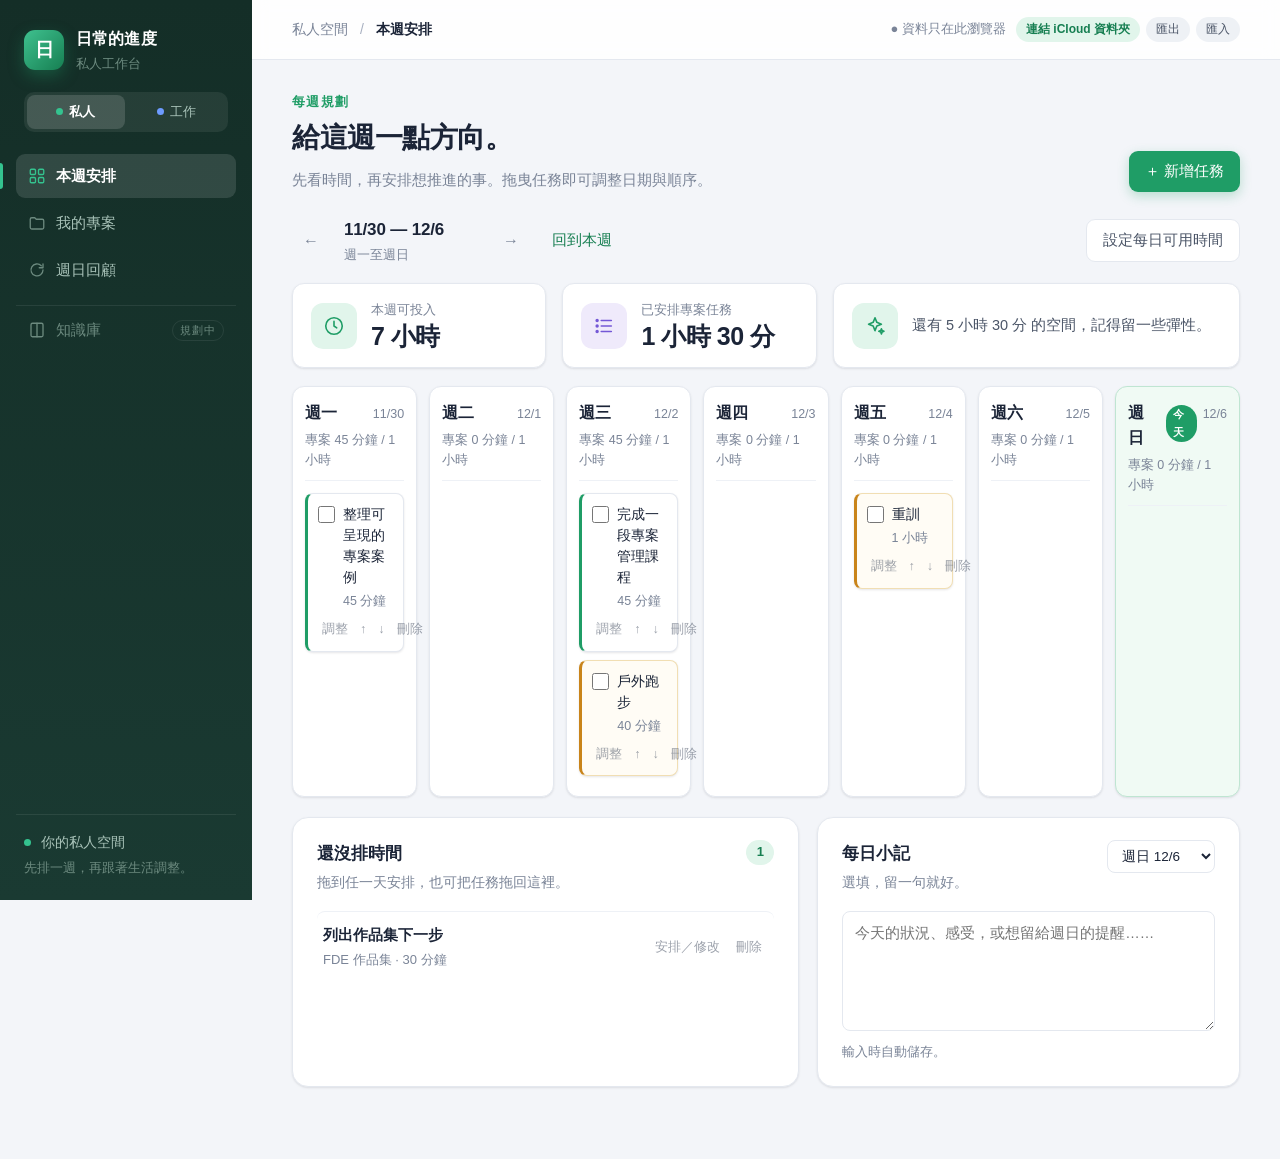
==== personal/index.html @ 9213161b "網址改英文路徑（personal、work），新增標準流程九階段範本、任務相關連結與 Notion 欄位、期限燈號與開會模式更新" ====
<!doctype html>
<html lang="zh-Hant"><head><meta charset="utf-8"><meta name="viewport" content="width=device-width, initial-scale=1"><title>日常的進度｜私人工作台</title><link rel="preconnect" href="https://fonts.googleapis.com"><link rel="preconnect" href="https://fonts.gstatic.com" crossorigin><link rel="stylesheet" href="style.css"></head>
<body><div class="app"><aside class="sidebar"><div class="brand"><span class="brand-mark">日</span><div><strong>日常的進度</strong><small>私人工作台</small></div></div><div class="workspace" role="group" aria-label="切換工作區"><a href="../personal/index.html" class="ws active" aria-current="page"><span class="ws-dot ws-dot-personal"></span>私人</a><a href="../work/index.html" class="ws"><span class="ws-dot ws-dot-work"></span>工作</a></div><nav aria-label="主要導覽"><button data-view="week" class="nav active"><svg viewBox="0 0 24 24"><rect x="3" y="3" width="7" height="7" rx="1.5"/><rect x="14" y="3" width="7" height="7" rx="1.5"/><rect x="3" y="14" width="7" height="7" rx="1.5"/><rect x="14" y="14" width="7" height="7" rx="1.5"/></svg> 本週安排</button><button data-view="projects" class="nav"><svg viewBox="0 0 24 24"><path d="M3 7a2 2 0 0 1 2-2h4l2 2h8a2 2 0 0 1 2 2v9a2 2 0 0 1-2 2H5a2 2 0 0 1-2-2z"/></svg> 我的專案</button><button data-view="review" class="nav"><svg viewBox="0 0 24 24"><path d="M20 12a8 8 0 1 1-2.3-5.7"/><path d="M20 4v5h-5"/></svg> 週日回顧</button><button type="button" class="nav soon" disabled title="規劃中：來源可能是第二大腦，放私人或工作、要不要分開都還沒決定"><svg viewBox="0 0 24 24"><path d="M4 5a2 2 0 0 1 2-2h6v18H6a2 2 0 0 1-2-2z"/><path d="M12 3h6a2 2 0 0 1 2 2v14a2 2 0 0 1-2 2h-6"/></svg> 知識庫<small>規劃中</small></button></nav><div class="sidebar-note"><span class="dot"></span> 你的私人空間<br><small>先排一週，再跟著生活調整。</small></div></aside>
<main><header><span>私人空間 <b>/</b> <span id="breadcrumb">本週安排</span></span><span id="store-status" class="local">● 資料只在此瀏覽器</span></header><div class="content">
<section id="week-view" class="view"><div class="title-row"><div><p class="eyebrow">每週規劃</p><h1>給這週一點方向。</h1><p class="subtitle">先看時間，再安排想推進的事。拖曳任務即可調整日期與順序。</p></div><button class="primary" id="add-task">＋ 新增任務</button></div>
<div class="week-controls"><div class="week-nav"><button class="icon" id="prev-week" aria-label="上一週">←</button><div><strong id="week-label"></strong><small>週一至週日</small></div><button class="icon" id="next-week" aria-label="下一週">→</button><button class="text-button" id="this-week">回到本週</button></div><button class="outline" id="capacity-button">設定每日可用時間</button></div>
<div class="kpis"><div class="kpi"><span class="kpi-icon"><svg viewBox="0 0 24 24"><circle cx="12" cy="12" r="9"/><path d="M12 7v5l3 2"/></svg></span><div><span>本週可投入</span><strong id="available-total"></strong></div></div><div class="kpi"><span class="kpi-icon purple"><svg viewBox="0 0 24 24"><path d="M9 6h11M9 12h11M9 18h11"/><circle cx="4.5" cy="6" r="1"/><circle cx="4.5" cy="12" r="1"/><circle cx="4.5" cy="18" r="1"/></svg></span><div><span>已安排專案任務</span><strong id="planned-total"></strong></div></div><div class="kpi message"><span class="kpi-icon green"><svg viewBox="0 0 24 24"><path d="M12 3l2 5 5 2-5 2-2 5-2-5-5-2 5-2z"/><path d="M19 15l.8 2 2 .8-2 .8-.8 2-.8-2-2-.8 2-.8z"/></svg></span><div id="load-message"></div></div></div>
<div class="week-grid" id="week-grid"></div><div class="lower"><div class="panel"><div class="section-title"><div><h2>還沒排時間</h2><p>拖到任一天安排，也可把任務拖回這裡。</p></div><span id="backlog-count" class="count"></span></div><div id="backlog" data-drop-date=""></div></div><div class="panel note-panel"><div class="section-title"><div><h2>每日小記</h2><p>選填，留一句就好。</p></div><select id="note-day" aria-label="選擇紀錄日期"></select></div><textarea id="daily-note" placeholder="今天的狀況、感受，或想留給週日的提醒……"></textarea><span id="note-status" class="hint">輸入時自動儲存。</span></div></div></section>
<section id="projects-view" class="view" hidden><div class="title-row"><div><p class="eyebrow">專案全貌</p><h1>想做的事，慢慢完成。</h1><p class="subtitle">先定義想抵達的地方，再拆成可執行的任務。</p></div><button class="primary" id="add-project">＋ 新增專案</button></div><div id="projects-list" class="projects"></div></section>
<section id="review-view" class="view" hidden><div class="title-row"><div><p class="eyebrow">給自己的 30 分鐘</p><h1>週日，重新整理。</h1><p class="subtitle">完成的先收下，未完成的留在這裡，由你決定下一步。</p></div></div><div class="review-grid"><div class="panel"><div class="section-title"><div><h2>尚未完成的安排</h2><p>列出選定週及更早的未完成任務，不會自動順延。</p></div></div><div id="review-list"></div></div><div class="panel"><h2>這週的紀錄</h2><p class="subtitle small-text">回顧選定週的每日小記。</p><div id="review-notes"></div></div></div></section>
</div></main></div>
<dialog id="task-dialog"><form id="task-form"><div class="dialog-head"><div><p class="eyebrow">加入計畫</p><h2 id="task-title">新增任務</h2></div><button type="button" class="icon close" aria-label="關閉">✕</button></div><label>任務名稱<input id="task-name" required maxlength="80" placeholder="例如：整理作品集案例"></label><div class="form-grid"><label>所屬專案<select id="task-project"></select></label><label>類型<select id="task-kind"><option value="project">專案</option><option value="life">生活／運動</option></select></label><label>安排日期<input type="date" id="task-date"></label><label>預估時間（分鐘）<input id="task-minutes" type="number" min="0" max="1440" step="1" value="30" required></label><label>開始時間<input id="task-start" type="time"></label><label>結束時間<input id="task-end" type="time"></label></div><p class="hint">開始及結束時間皆可留空；填寫兩者會自動計算時間。生活事項不計入專案可用時間。</p><p id="task-time-error" class="time-error" role="alert"></p><div class="dialog-actions"><button type="button" class="outline close">取消</button><button class="primary" type="submit">儲存任務</button></div></form></dialog>
<dialog id="project-dialog"><form id="project-form"><div class="dialog-head"><div><p class="eyebrow">建立方向</p><h2 id="project-title">新增專案</h2></div><button type="button" class="icon close" aria-label="關閉">✕</button></div><label>專案名稱<input id="project-name" required maxlength="80"></label><label>專案目標<textarea id="project-goal" placeholder="這個專案希望達成什麼？"></textarea></label><label>預計完成日期<input type="date" id="project-due"></label><div class="dialog-actions"><button type="button" class="outline close">取消</button><button class="primary" type="submit">儲存專案</button></div></form></dialog>
<dialog id="capacity-dialog"><form id="capacity-form"><div class="dialog-head"><div><p class="eyebrow">預留空間</p><h2>每天能投入專案多久？</h2></div><button type="button" class="icon close" aria-label="關閉">✕</button></div><p class="hint">先考慮行程、家事、運動與休息，再填可投入專案的時間。</p><div id="capacity-fields"></div><div class="dialog-actions"><button type="button" class="outline close">取消</button><button class="primary">儲存時間</button></div></form></dialog>
<script src="../shared/storage.js"></script><script src="app.js"></script></body></html>
---- personal/style.css ----
/* =========================================================
   私人版樣式：後台儀表板風（2026-11-09 第二版）
   設計方向：與工作版同一套結構（淺灰頁面、純白卡片、深色側欄、KPI 數字卡、圓環進度），
   只有兩處不同：側欄是深綠、主色是綠。生活事項仍用琥珀色區分。
   字級：基準 16px，內文 14.5px，說明 13px。
   ========================================================= */

:root{
  --bg:#f3f5f9;
  --card:#ffffff;
  --line:#e4e8ef;
  --line-soft:#eef1f6;
  --ink:#1b2437;
  --ink-2:#4b5567;
  --ink-3:#7a8497;
  --ink-4:#a7afbf;

  /* 主色：綠 */
  --accent:#1f9d66;
  --accent-deep:#177f52;
  --accent-soft:#e1f5eb;
  --accent-tint:#f0faf4;

  /* 深色側欄：深綠 */
  --side:#142e27;
  --side-2:#1a3a32;
  --side-text:#a9c3b9;
  --side-muted:#6c8a7f;
  --side-line:rgba(255,255,255,.08);
  --side-hi:#34c38f;

  /* 狀態色 */
  --green:#1f9d66;--green-soft:#e1f5eb;
  --amber:#c9841a;--amber-soft:#fff3dc;
  --red:#d6473a;--red-soft:#fde9e6;
  --purple:#7458d6;--purple-soft:#efeafb;
  --gray-soft:#eef1f5;
  --hover:#fafbfd;

  --sans:-apple-system,BlinkMacSystemFont,"PingFang TC","Noto Sans TC","Helvetica Neue",Arial,sans-serif;
  --radius-s:8px;--radius-m:12px;--radius-l:16px;
  --shadow-s:0 1px 2px rgba(16,24,40,.05),0 1px 3px rgba(16,24,40,.06);
  --shadow-m:0 8px 24px rgba(16,24,40,.08),0 2px 6px rgba(16,24,40,.05);
  --shadow-l:0 24px 60px rgba(16,24,40,.22);
  --ease:cubic-bezier(.2,.7,.2,1);

  font-family:var(--sans);
  color:var(--ink);
  background:var(--bg);
  font-size:16px;
  line-height:1.6;
  -webkit-font-smoothing:antialiased;
}
*{box-sizing:border-box}
body{margin:0;background:var(--bg)}
button,input,select,textarea{font:inherit;color:inherit}
button{cursor:pointer}
button:focus-visible,input:focus-visible,select:focus-visible,textarea:focus-visible,a:focus-visible{outline:2px solid var(--accent);outline-offset:2px}
[hidden]{display:none!important}
svg{width:1.15em;height:1.15em;flex:0 0 auto;fill:none;stroke:currentColor;stroke-width:1.75;stroke-linecap:round;stroke-linejoin:round}

/* ---------- 版面骨架 ---------- */
.app{min-height:100vh;display:grid;grid-template-columns:252px 1fr}

.sidebar{
  background:linear-gradient(180deg,var(--side) 0%,var(--side-2) 100%);
  color:var(--side-text);
  padding:26px 16px 20px;
  display:flex;flex-direction:column;
  position:sticky;top:0;height:100vh;
}
.brand{display:flex;align-items:center;gap:12px;margin:0 8px 18px}
.brand-mark{
  display:grid;place-items:center;width:40px;height:40px;
  color:#fff;background:linear-gradient(135deg,#3fc18f,var(--accent-deep));border-radius:11px;
  font-size:19px;font-weight:700;box-shadow:0 6px 16px rgba(31,157,102,.35);
}
.brand strong,.brand small{display:block}
.brand strong{color:#fff;font-size:16px;letter-spacing:.01em}
.brand small{color:var(--side-muted);margin-top:2px;font-size:12.5px}

.workspace{display:grid;grid-template-columns:1fr 1fr;gap:3px;padding:3px;margin:0 8px 22px;background:rgba(255,255,255,.07);border-radius:10px}
.workspace a{
  display:flex;align-items:center;justify-content:center;gap:6px;
  font-size:13px;padding:7px 8px;border-radius:8px;color:var(--side-text);text-decoration:none;
  transition:background .2s var(--ease),color .2s;
}
.workspace a:hover{color:#fff}
.workspace a.active{background:rgba(255,255,255,.14);color:#fff;font-weight:600}
.ws-dot{width:7px;height:7px;border-radius:50%;flex:0 0 7px}
.ws-dot-personal{background:#34c38f}
.ws-dot-work{background:#6d9bff}

.sidebar nav{display:grid;gap:3px}
.nav{
  border:0;background:transparent;text-align:left;
  padding:10px 12px;border-radius:9px;color:var(--side-text);font-size:15px;
  display:flex;align-items:center;gap:10px;position:relative;
  transition:background .2s var(--ease),color .2s var(--ease);
}
.nav svg{width:18px;height:18px;color:var(--side-muted);transition:color .2s}
.nav:hover{background:rgba(255,255,255,.06);color:#fff}
.nav.active{background:rgba(255,255,255,.12);color:#fff;font-weight:600}
.nav.active svg{color:var(--side-hi)}
.nav.active::before{content:"";position:absolute;left:-16px;top:9px;bottom:9px;width:3px;border-radius:0 3px 3px 0;background:var(--side-hi)}
.nav.soon{color:var(--side-muted);cursor:default;opacity:1;margin-top:10px;padding-top:12px;border-top:1px solid var(--side-line);border-radius:0 0 9px 9px}
.nav.soon:hover{background:transparent;color:var(--side-muted)}
.nav.soon small{margin-left:auto;font-size:10.5px;letter-spacing:.08em;border:1px solid var(--side-line);padding:1px 7px;border-radius:999px}

.sidebar-note{margin-top:auto;padding:16px 8px 0;color:var(--side-text);line-height:1.8;font-size:13.5px;border-top:1px solid var(--side-line)}
.sidebar-note small{color:var(--side-muted);font-size:12.5px}
.dot{display:inline-block;width:7px;height:7px;border-radius:50%;background:var(--side-hi);margin-right:6px;vertical-align:1px}

main{min-width:0}
header{
  height:60px;border-bottom:1px solid var(--line);
  display:flex;align-items:center;justify-content:space-between;
  padding:0 40px;color:var(--ink-3);font-size:14px;
  background:rgba(255,255,255,.85);backdrop-filter:blur(8px);
  position:sticky;top:0;z-index:5;
}
header b{margin:0 8px;color:var(--ink-4);font-weight:400}
#breadcrumb{color:var(--ink);font-weight:600}
.local{font-size:13px;color:var(--ink-3)}
/* 右上角資料狀態列：綠＝已連結資料夾、琥珀＝待授權、灰＝只在瀏覽器 */
.local{display:flex;align-items:center;gap:6px;flex-wrap:wrap;justify-content:flex-end}
.local .store-text{margin-right:4px}
.local.store-ready{color:var(--green)}
.local.store-need-permission,.local.store-error{color:var(--amber)}
.local button{border:0;background:var(--gray-soft);color:var(--ink-2);font-size:12px;padding:3px 10px;border-radius:999px;min-height:0;line-height:1.6;transition:background .18s,color .18s}
.local button:hover{background:var(--line)}
.local button.hi{background:var(--accent-soft);color:var(--accent-deep);font-weight:600}
.local button.hi:hover{background:var(--accent);color:#fff}

.content{max-width:1480px;margin:auto;padding:32px 40px 72px}

.view{animation:view-in .36s var(--ease) both}
@keyframes view-in{from{opacity:0;transform:translateY(6px)}to{opacity:1;transform:none}}

/* ---------- 標題區 ---------- */
.title-row{display:flex;justify-content:space-between;align-items:flex-end;gap:24px;margin-bottom:24px}
.eyebrow{color:var(--accent);font-size:12.5px;margin:0 0 8px;font-weight:700;letter-spacing:.1em;text-transform:uppercase}
h1{font-size:clamp(24px,2.2vw,30px);letter-spacing:-.015em;line-height:1.3;margin:0 0 10px;font-weight:700;color:var(--ink)}
h2{font-size:17px;margin:0;font-weight:700;letter-spacing:-.005em}
.subtitle,.section-title p{color:var(--ink-3);margin:0;line-height:1.7;font-size:15px}
.subtitle{max-width:60ch}

/* ---------- 按鈕 ---------- */
.primary,.outline,.text-button,.icon{
  border-radius:9px;min-height:40px;padding:9px 16px;border:0;white-space:nowrap;font-size:14.5px;font-weight:500;
  display:inline-flex;align-items:center;justify-content:center;gap:6px;
  transition:background .18s var(--ease),color .18s,box-shadow .18s,transform .18s var(--ease),border-color .18s;
}
.primary{background:var(--accent);color:#fff;box-shadow:0 4px 12px rgba(31,157,102,.28)}
.primary:hover{background:var(--accent-deep)}
.primary:active{transform:translateY(1px)}
.outline{border:1px solid var(--line);color:var(--ink-2);background:var(--card)}
.outline:hover{border-color:var(--ink-4);color:var(--ink)}
.text-button,.icon{background:transparent;color:var(--accent-deep)}
.text-button:hover,.icon:hover{background:var(--accent-soft)}
.icon{font-size:16px;padding:8px;min-width:38px;color:var(--ink-3)}

/* ---------- 週導覽與 KPI ---------- */
.week-controls{display:flex;align-items:center;justify-content:space-between;gap:16px;margin-bottom:18px}
.week-nav{display:flex;align-items:center;gap:6px}
.week-nav>div{padding:0 8px;min-width:150px}
.week-nav strong,.week-nav small{display:block}
.week-nav strong{font-size:17px;font-weight:700;letter-spacing:-.01em;font-variant-numeric:tabular-nums}
.week-nav small{color:var(--ink-3);margin-top:2px;font-size:12.5px}

.kpis{display:grid;grid-template-columns:1fr 1fr 1.6fr;gap:16px;margin-bottom:18px}
.kpi{
  display:flex;align-items:center;gap:14px;padding:16px 18px;min-width:0;
  background:var(--card);border:1px solid var(--line);border-radius:var(--radius-m);box-shadow:var(--shadow-s);
}
.kpi>div{min-width:0}
.kpi-icon{width:46px;height:46px;border-radius:12px;display:grid;place-items:center;flex:0 0 46px;background:var(--accent-soft);color:var(--accent)}
.kpi-icon svg{width:22px;height:22px}
.kpi-icon.green{background:var(--green-soft);color:var(--green)}
.kpi-icon.amber{background:var(--amber-soft);color:var(--amber)}
.kpi-icon.purple{background:var(--purple-soft);color:var(--purple)}
.kpi>div>span{display:block;font-size:13px;color:var(--ink-3)}
.kpi strong{display:block;font-size:25px;font-weight:700;letter-spacing:-.02em;line-height:1.2;font-variant-numeric:tabular-nums;color:var(--ink);white-space:nowrap}
.kpi.message #load-message{font-size:14.5px;color:var(--ink-2);line-height:1.6}
.kpi.message #load-message.over{color:var(--red);font-weight:600}
.kpi.message:has(.over) .kpi-icon{background:var(--red-soft);color:var(--red)}

/* ---------- 七日週曆 ---------- */
.week-grid{display:grid;grid-template-columns:repeat(7,minmax(0,1fr));gap:12px;align-items:stretch}
.day{
  background:var(--card);min-width:0;min-height:280px;
  border:1px solid var(--line);border-radius:var(--radius-m);
  padding:14px 12px 12px;box-shadow:var(--shadow-s);
  transition:border-color .2s,box-shadow .2s,background .2s;
}
.day-head{display:flex;justify-content:space-between;gap:6px;align-items:baseline;margin-bottom:4px}
.day-head strong{font-size:15.5px;font-weight:700}
.day-head span{color:var(--ink-3);font-size:12.5px;font-variant-numeric:tabular-nums}
.day-cap{font-size:12.5px;color:var(--ink-3);margin-bottom:12px;padding-bottom:10px;border-bottom:1px solid var(--line-soft);font-variant-numeric:tabular-nums}
.day-cap.over{color:var(--red);font-weight:600}
.day.today{background:var(--accent-tint);border-color:#bfe5d2}
.day.today .day-head::after{content:"今天";order:-1;margin-right:auto;font-size:11px;color:#fff;background:var(--accent);padding:1px 7px;border-radius:999px;font-weight:600}
.day.today .day-head strong{order:-2;margin-right:8px}

/* 任務卡：左側色條分專案（綠）／生活（琥珀），hover 微浮、拖曳時略傾斜 */
.task{
  background:#fff;border:1px solid var(--line);border-left:3px solid var(--accent);
  border-radius:var(--radius-s);padding:10px 10px 8px;margin-bottom:8px;
  font-size:14px;line-height:1.5;overflow-wrap:anywhere;cursor:grab;
  box-shadow:var(--shadow-s);
  transition:transform .22s var(--ease),box-shadow .22s var(--ease),opacity .2s;
}
.task:hover{transform:translateY(-2px);box-shadow:var(--shadow-m)}
.task:active{cursor:grabbing}
.task.life{background:#fffcf5;border-color:#f1deb3;border-left-color:var(--amber)}
.task.done{opacity:.55}
.task.done label span{text-decoration:line-through;text-decoration-color:var(--ink-4)}
.task label{display:flex;gap:8px;align-items:flex-start;min-width:0;cursor:pointer}
.task label span{min-width:0;overflow-wrap:anywhere;font-weight:500}
input[type="checkbox"]{width:17px;height:17px;padding:0;flex:0 0 17px;accent-color:var(--accent);margin:0}
.task input[type="checkbox"]{margin-top:2px}
.task small{display:block;font-size:12.5px;color:var(--ink-3);margin:4px 0 0 25px;overflow-wrap:anywhere;font-variant-numeric:tabular-nums}
.task-actions{display:flex;flex-wrap:nowrap;gap:0;margin:6px 0 0 -2px;opacity:.55;transition:opacity .2s}
.task:hover .task-actions,.task:focus-within .task-actions{opacity:1}
.task-actions button,.row-actions button{border:0;background:transparent;min-height:26px;padding:2px 6px;color:var(--ink-2);font-size:12.5px;border-radius:6px;white-space:nowrap}
.task-actions button:hover,.row-actions button:hover{background:var(--accent-soft);color:var(--accent-deep)}
.dragging{opacity:.4;transform:rotate(1.5deg) scale(.98)}
.drop-target{border-style:dashed;border-color:var(--accent);background:var(--accent-tint);box-shadow:inset 0 0 0 1px var(--accent)}
.time-conflict,.time-error{color:var(--red);font-size:12.5px;line-height:1.5}
.time-conflict{margin-bottom:8px}

/* ---------- 面板、清單 ---------- */
.lower,.review-grid{display:grid;grid-template-columns:1.2fr 1fr;gap:18px;margin-top:20px}
.panel{background:var(--card);border:1px solid var(--line);border-radius:var(--radius-l);padding:22px 24px;box-shadow:var(--shadow-s)}
.section-title{display:flex;justify-content:space-between;gap:12px;align-items:flex-start;margin-bottom:16px}
.section-title p,.small-text{font-size:13.5px;margin-top:4px}
.count{background:var(--accent-soft);color:var(--accent-deep);padding:2px 10px;border-radius:999px;font-size:13px;font-weight:700;min-width:28px;text-align:center}
.list-row{display:flex;align-items:center;justify-content:space-between;gap:12px;border-top:1px solid var(--line-soft);padding:12px 6px;font-size:14.5px;border-radius:8px;transition:background .18s}
.list-row:hover{background:var(--hover)}
.list-row>div:first-child{min-width:0;overflow-wrap:anywhere}
.list-row strong{font-weight:600}
.list-row small{display:block;color:var(--ink-3);margin-top:3px;font-size:13px}
.row-actions{display:flex;gap:4px;align-items:center;flex-shrink:0;opacity:.55;transition:opacity .2s}
.list-row:hover .row-actions,.list-row:focus-within .row-actions{opacity:1}
.draggable-row{cursor:grab}
#backlog{min-height:64px;border-radius:var(--radius-s);transition:background .2s,box-shadow .2s}

.empty{
  color:var(--ink-3);font-size:14px;line-height:1.7;
  display:flex;flex-direction:column;align-items:center;justify-content:center;text-align:center;
  gap:4px;padding:26px 16px;border:1px dashed var(--line);border-radius:var(--radius-m);margin:0;background:var(--hover);
}
.empty svg{width:30px;height:30px;color:var(--ink-4);margin-bottom:6px}
.empty strong{color:var(--ink-2);font-weight:600;font-size:15px}
.panel.empty{padding:56px 24px;grid-column:1/-1}

textarea,input,select{
  border:1px solid var(--line);border-radius:var(--radius-s);background:#fff;color:var(--ink);
  padding:9px 12px;width:100%;font-size:14.5px;transition:border-color .18s,box-shadow .18s;
}
textarea:focus,input:focus,select:focus{border-color:var(--accent);box-shadow:0 0 0 3px var(--accent-soft);outline:none}
textarea{resize:vertical;min-height:120px;line-height:1.7}
input[readonly]{background:var(--gray-soft);color:var(--ink-2)}
.note-panel select{width:auto;max-width:160px;font-size:13.5px;padding:7px 10px}
.hint{color:var(--ink-3);font-size:13px;line-height:1.7}

/* ---------- 專案卡 ---------- */
.projects{display:grid;grid-template-columns:repeat(2,minmax(0,1fr));gap:18px}
.project{
  background:var(--card);border:1px solid var(--line);border-radius:var(--radius-l);padding:22px 24px;min-width:0;
  box-shadow:var(--shadow-s);transition:transform .22s var(--ease),box-shadow .22s var(--ease),border-color .2s;
}
.project:hover{box-shadow:var(--shadow-m);transform:translateY(-2px)}
.project[draggable=true]{cursor:grab}
.project .section-title{align-items:center;margin-bottom:8px}
.project h2{font-size:18px;overflow-wrap:anywhere;display:flex;align-items:center;gap:8px;line-height:1.4}
.grip{color:var(--ink-4);font-size:16px}
.project-actions{display:flex;flex-shrink:0;opacity:.6;transition:opacity .2s}
.project:hover .project-actions{opacity:1}
.project-actions .text-button{padding:6px 8px;min-height:32px;font-size:13.5px}
.project .goal{color:var(--ink-2);min-height:46px;line-height:1.7;margin:0;font-size:14.5px}

/* 進度：右側圓環＋下方細條；接近完成琥珀、完成綠 */
.progress-meta{display:flex;justify-content:space-between;align-items:center;margin:18px 0 10px;font-size:13.5px;color:var(--ink-2)}
.progress-meta small{color:var(--ink-3);font-variant-numeric:tabular-nums}
.donut{position:relative;flex:0 0 auto}
.donut svg{width:100%;height:100%;transform:rotate(-90deg)}
.donut circle{fill:none;stroke-width:7}
.donut .track{stroke:var(--gray-soft)}
.donut .bar{stroke:var(--accent);stroke-linecap:round;transition:stroke-dashoffset .8s var(--ease)}
.donut.near .bar{stroke:var(--amber)}
.donut.complete .bar{stroke:var(--green)}
.donut strong{position:absolute;inset:0;display:grid;place-items:center;font-size:13.5px;font-weight:700;letter-spacing:-.02em;font-variant-numeric:tabular-nums}
.progress{height:6px;background:var(--gray-soft);border-radius:999px;overflow:hidden}
.progress span{display:block;height:100%;border-radius:999px;background:var(--accent);transition:width .8s var(--ease),background .4s;animation:progress-in .9s var(--ease) both}
@keyframes progress-in{from{transform:scaleX(0);transform-origin:left}to{transform:none;transform-origin:left}}
.progress.near span{background:var(--amber)}
.progress.complete span{background:var(--green)}
.project-foot{display:flex;justify-content:space-between;align-items:center;margin-top:14px;color:var(--ink-3);font-size:13px}
.project-tasks{margin-top:14px;border-top:1px solid var(--line-soft);padding-top:6px}
.project-tasks .list-row{padding:9px 6px;border-top:0}
.project-tasks .list-row label{display:flex;align-items:center;gap:10px;cursor:pointer}

/* ---------- 對話框 ---------- */
dialog{border:0;border-radius:18px;padding:0;width:min(560px,calc(100% - 32px));background:var(--card);color:var(--ink);box-shadow:var(--shadow-l)}
dialog[open]{animation:dialog-in .3s var(--ease)}
@keyframes dialog-in{from{opacity:0;transform:translateY(12px) scale(.98)}to{opacity:1;transform:none}}
dialog::backdrop{background:rgba(16,24,40,.45);backdrop-filter:blur(3px)}
form{padding:28px}
.dialog-head{display:flex;justify-content:space-between;align-items:flex-start;margin-bottom:18px}
.dialog-head h2{font-size:21px}
form label{display:block;font-size:13.5px;color:var(--ink-2);margin-top:14px;font-weight:500}
form label input,form label select,form label textarea{display:block;margin-top:6px;font-weight:400}
.form-grid{display:grid;grid-template-columns:1fr 1fr;gap:0 14px}
.dialog-actions{display:flex;justify-content:flex-end;gap:10px;margin-top:24px}
.capacity-row{display:flex;align-items:center;justify-content:space-between;gap:10px;margin:8px 0;font-size:14.5px}
.capacity-row input{width:110px;display:inline-block}
.note-entry{padding:12px 0;border-bottom:1px solid var(--line-soft);font-size:14.5px;line-height:1.7}
.note-entry small{display:block;color:var(--ink-3);margin-bottom:2px;font-variant-numeric:tabular-nums}

/* ---------- 動態與響應式 ---------- */
@media(prefers-reduced-motion:reduce){*{animation:none!important;transition:none!important}}
@media(max-width:1200px){.week-grid{grid-template-columns:repeat(4,minmax(0,1fr))}}
@media(max-width:1000px){
  .app{grid-template-columns:210px 1fr}
  .content{padding:24px 22px}header{padding:0 22px}
  .kpis{grid-template-columns:1fr 1fr}
  .kpi.message{grid-column:1/-1}
}
@media(max-width:650px){
  .app{display:block}
  .sidebar{position:static;height:auto;padding:14px 16px}
  .brand{margin:0 0 12px}
  .sidebar nav{display:flex}.nav{flex:1;justify-content:center;padding:9px 4px;font-size:13.5px}
  .nav svg,.sidebar-note,.nav.soon{display:none}
  .nav.active::before{display:none}
  header{height:48px;padding:0 16px}
  .content{padding:20px 16px}
  .title-row{align-items:flex-start;flex-direction:column;margin-bottom:20px}
  .week-controls{align-items:flex-start;flex-direction:column}
  .week-grid{grid-template-columns:repeat(2,minmax(0,1fr))}.day{min-height:180px}
  .lower,.review-grid,.projects{grid-template-columns:1fr}
  .kpis{grid-template-columns:1fr}
  .form-grid{grid-template-columns:1fr}
  .project-actions .text-button{min-width:34px}
}
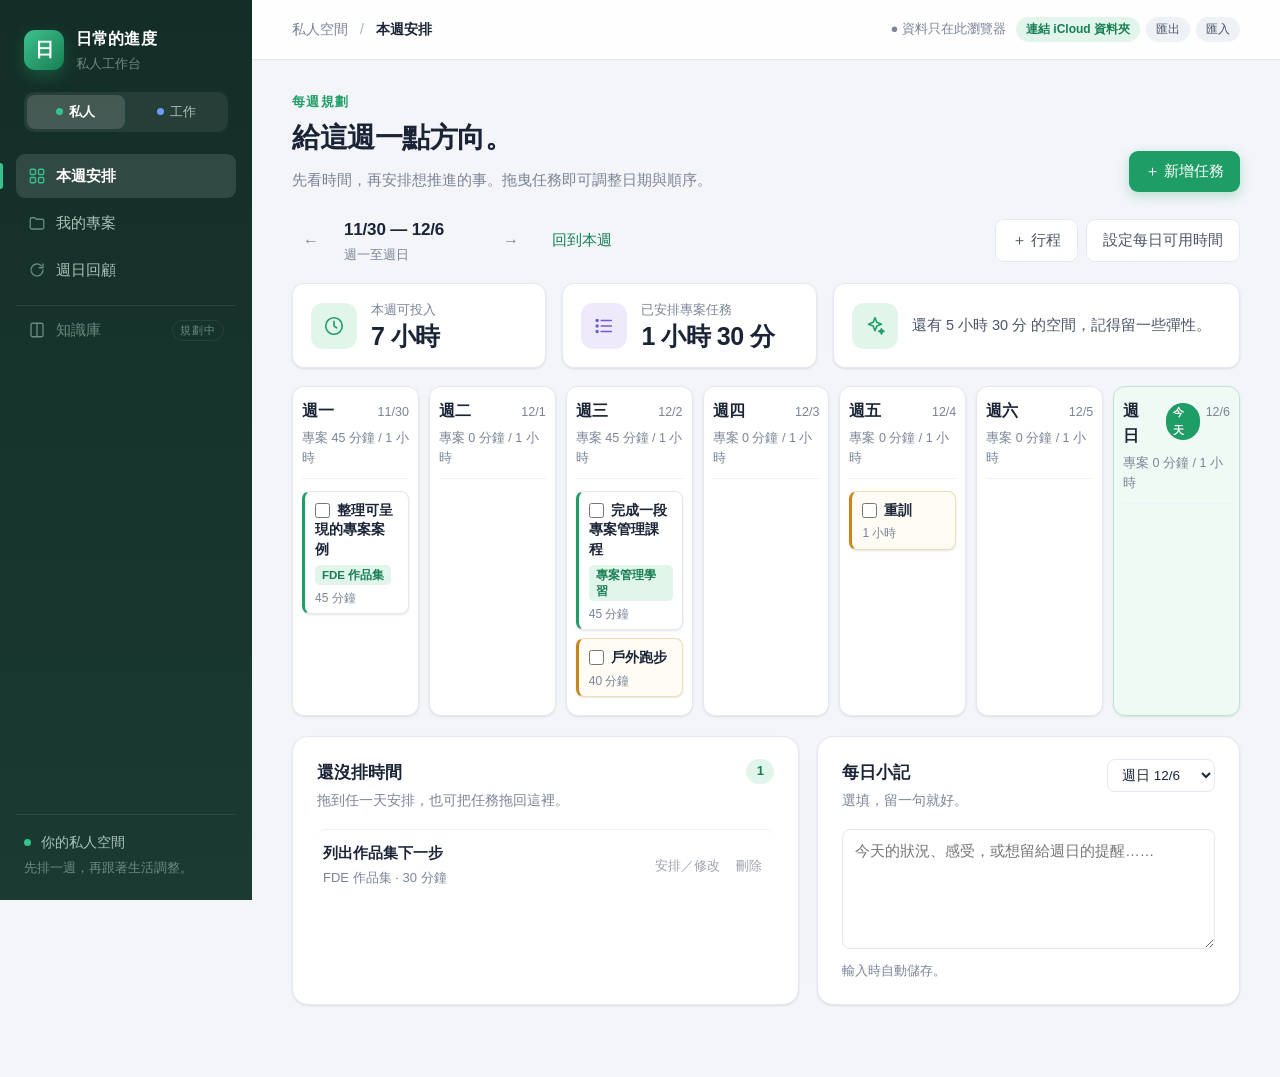
==== commit b7da9043: "私人版加入日常行程；工作版今天到期卡片、專案標題返回鈕、Notion 同步欄不換行" ====
--- a/personal/index.html
+++ b/personal/index.html
@@ -3,7 +3,7 @@
 <body><div class="app"><aside class="sidebar"><div class="brand"><span class="brand-mark">日</span><div><strong>日常的進度</strong><small>私人工作台</small></div></div><div class="workspace" role="group" aria-label="切換工作區"><a href="../personal/index.html" class="ws active" aria-current="page"><span class="ws-dot ws-dot-personal"></span>私人</a><a href="../work/index.html" class="ws"><span class="ws-dot ws-dot-work"></span>工作</a></div><nav aria-label="主要導覽"><button data-view="week" class="nav active"><svg viewBox="0 0 24 24"><rect x="3" y="3" width="7" height="7" rx="1.5"/><rect x="14" y="3" width="7" height="7" rx="1.5"/><rect x="3" y="14" width="7" height="7" rx="1.5"/><rect x="14" y="14" width="7" height="7" rx="1.5"/></svg> 本週安排</button><button data-view="projects" class="nav"><svg viewBox="0 0 24 24"><path d="M3 7a2 2 0 0 1 2-2h4l2 2h8a2 2 0 0 1 2 2v9a2 2 0 0 1-2 2H5a2 2 0 0 1-2-2z"/></svg> 我的專案</button><button data-view="review" class="nav"><svg viewBox="0 0 24 24"><path d="M20 12a8 8 0 1 1-2.3-5.7"/><path d="M20 4v5h-5"/></svg> 週日回顧</button><button type="button" class="nav soon" disabled title="規劃中：來源可能是第二大腦，放私人或工作、要不要分開都還沒決定"><svg viewBox="0 0 24 24"><path d="M4 5a2 2 0 0 1 2-2h6v18H6a2 2 0 0 1-2-2z"/><path d="M12 3h6a2 2 0 0 1 2 2v14a2 2 0 0 1-2 2h-6"/></svg> 知識庫<small>規劃中</small></button></nav><div class="sidebar-note"><span class="dot"></span> 你的私人空間<br><small>先排一週，再跟著生活調整。</small></div></aside>
 <main><header><span>私人空間 <b>/</b> <span id="breadcrumb">本週安排</span></span><span id="store-status" class="local">● 資料只在此瀏覽器</span></header><div class="content">
 <section id="week-view" class="view"><div class="title-row"><div><p class="eyebrow">每週規劃</p><h1>給這週一點方向。</h1><p class="subtitle">先看時間，再安排想推進的事。拖曳任務即可調整日期與順序。</p></div><button class="primary" id="add-task">＋ 新增任務</button></div>
-<div class="week-controls"><div class="week-nav"><button class="icon" id="prev-week" aria-label="上一週">←</button><div><strong id="week-label"></strong><small>週一至週日</small></div><button class="icon" id="next-week" aria-label="下一週">→</button><button class="text-button" id="this-week">回到本週</button></div><button class="outline" id="capacity-button">設定每日可用時間</button></div>
+<div class="week-controls"><div class="week-nav"><button class="icon" id="prev-week" aria-label="上一週">←</button><div><strong id="week-label"></strong><small>週一至週日</small></div><button class="icon" id="next-week" aria-label="下一週">→</button><button class="text-button" id="this-week">回到本週</button></div><div class="week-actions"><button class="outline" id="add-event">＋ 行程</button><button class="outline" id="capacity-button">設定每日可用時間</button></div></div>
 <div class="kpis"><div class="kpi"><span class="kpi-icon"><svg viewBox="0 0 24 24"><circle cx="12" cy="12" r="9"/><path d="M12 7v5l3 2"/></svg></span><div><span>本週可投入</span><strong id="available-total"></strong></div></div><div class="kpi"><span class="kpi-icon purple"><svg viewBox="0 0 24 24"><path d="M9 6h11M9 12h11M9 18h11"/><circle cx="4.5" cy="6" r="1"/><circle cx="4.5" cy="12" r="1"/><circle cx="4.5" cy="18" r="1"/></svg></span><div><span>已安排專案任務</span><strong id="planned-total"></strong></div></div><div class="kpi message"><span class="kpi-icon green"><svg viewBox="0 0 24 24"><path d="M12 3l2 5 5 2-5 2-2 5-2-5-5-2 5-2z"/><path d="M19 15l.8 2 2 .8-2 .8-.8 2-.8-2-2-.8 2-.8z"/></svg></span><div id="load-message"></div></div></div>
 <div class="week-grid" id="week-grid"></div><div class="lower"><div class="panel"><div class="section-title"><div><h2>還沒排時間</h2><p>拖到任一天安排，也可把任務拖回這裡。</p></div><span id="backlog-count" class="count"></span></div><div id="backlog" data-drop-date=""></div></div><div class="panel note-panel"><div class="section-title"><div><h2>每日小記</h2><p>選填，留一句就好。</p></div><select id="note-day" aria-label="選擇紀錄日期"></select></div><textarea id="daily-note" placeholder="今天的狀況、感受，或想留給週日的提醒……"></textarea><span id="note-status" class="hint">輸入時自動儲存。</span></div></div></section>
 <section id="projects-view" class="view" hidden><div class="title-row"><div><p class="eyebrow">專案全貌</p><h1>想做的事，慢慢完成。</h1><p class="subtitle">先定義想抵達的地方，再拆成可執行的任務。</p></div><button class="primary" id="add-project">＋ 新增專案</button></div><div id="projects-list" class="projects"></div></section>
@@ -11,5 +11,6 @@
 </div></main></div>
 <dialog id="task-dialog"><form id="task-form"><div class="dialog-head"><div><p class="eyebrow">加入計畫</p><h2 id="task-title">新增任務</h2></div><button type="button" class="icon close" aria-label="關閉">✕</button></div><label>任務名稱<input id="task-name" required maxlength="80" placeholder="例如：整理作品集案例"></label><div class="form-grid"><label>所屬專案<select id="task-project"></select></label><label>類型<select id="task-kind"><option value="project">專案</option><option value="life">生活／運動</option></select></label><label>安排日期<input type="date" id="task-date"></label><label>預估時間（分鐘）<input id="task-minutes" type="number" min="0" max="1440" step="1" value="30" required></label><label>開始時間<input id="task-start" type="time"></label><label>結束時間<input id="task-end" type="time"></label></div><p class="hint">開始及結束時間皆可留空；填寫兩者會自動計算時間。生活事項不計入專案可用時間。</p><p id="task-time-error" class="time-error" role="alert"></p><div class="dialog-actions"><button type="button" class="outline close">取消</button><button class="primary" type="submit">儲存任務</button></div></form></dialog>
 <dialog id="project-dialog"><form id="project-form"><div class="dialog-head"><div><p class="eyebrow">建立方向</p><h2 id="project-title">新增專案</h2></div><button type="button" class="icon close" aria-label="關閉">✕</button></div><label>專案名稱<input id="project-name" required maxlength="80"></label><label>專案目標<textarea id="project-goal" placeholder="這個專案希望達成什麼？"></textarea></label><label>預計完成日期<input type="date" id="project-due"></label><div class="dialog-actions"><button type="button" class="outline close">取消</button><button class="primary" type="submit">儲存專案</button></div></form></dialog>
+<dialog id="event-dialog"><form id="event-form"><div class="dialog-head"><div><p class="eyebrow">日常行程</p><h2 id="event-title">新增行程</h2></div><button type="button" class="icon close" aria-label="關閉">✕</button></div><label>名稱<input id="ev-name" required maxlength="40" placeholder="例如：回老家"></label><div class="form-grid"><label>開始日<input type="date" id="ev-start" required></label><label>結束日（一天可留空）<input type="date" id="ev-end"></label></div><label>類型<select id="ev-kind"><option value="trip">外出／返鄉</option><option value="important">重要事項</option><option value="rest">休假／休息</option></select></label><label class="check-line"><input type="checkbox" id="ev-block"> 這幾天不排專案（可用時間算成 0）</label><p class="hint">行程會顯示在週曆每一天的最上方，點一下可以修改。</p><div class="dialog-actions"><button type="button" class="text-button danger" id="ev-delete">刪除</button><span class="spacer"></span><button type="button" class="outline close">取消</button><button class="primary">儲存</button></div></form></dialog>
 <dialog id="capacity-dialog"><form id="capacity-form"><div class="dialog-head"><div><p class="eyebrow">預留空間</p><h2>每天能投入專案多久？</h2></div><button type="button" class="icon close" aria-label="關閉">✕</button></div><p class="hint">先考慮行程、家事、運動與休息，再填可投入專案的時間。</p><div id="capacity-fields"></div><div class="dialog-actions"><button type="button" class="outline close">取消</button><button class="primary">儲存時間</button></div></form></dialog>
 <script src="../shared/storage.js"></script><script src="app.js"></script></body></html>
--- a/personal/style.css
+++ b/personal/style.css
@@ -186,27 +186,36 @@
 .kpi.message:has(.over) .kpi-icon{background:var(--red-soft);color:var(--red)}
 
 /* ---------- 七日週曆 ---------- */
-.week-grid{display:grid;grid-template-columns:repeat(7,minmax(0,1fr));gap:12px;align-items:stretch}
+.week-grid{display:grid;grid-template-columns:repeat(7,minmax(0,1fr));gap:10px;align-items:stretch}
 .day{
   background:var(--card);min-width:0;min-height:280px;
   border:1px solid var(--line);border-radius:var(--radius-m);
-  padding:14px 12px 12px;box-shadow:var(--shadow-s);
+  padding:12px 9px 10px;box-shadow:var(--shadow-s);
   transition:border-color .2s,box-shadow .2s,background .2s;
 }
 .day-head{display:flex;justify-content:space-between;gap:6px;align-items:baseline;margin-bottom:4px}
 .day-head strong{font-size:15.5px;font-weight:700}
 .day-head span{color:var(--ink-3);font-size:12.5px;font-variant-numeric:tabular-nums}
+/* 日常行程：週曆每天最上方的色塊，跨天的每天都會出現 */
+.event-chip{display:block;width:100%;text-align:left;border:0;margin:6px 0 2px;padding:3px 8px;border-radius:6px;font-size:12px;font-weight:600;line-height:1.4;cursor:pointer;overflow-wrap:anywhere;background:var(--accent-soft);color:var(--accent-deep)}
+.event-chip.trip{background:#e6eefc;color:#2b57b8}
+.event-chip.important{background:var(--red-soft);color:var(--red)}
+.event-chip.rest{background:var(--amber-soft);color:var(--amber)}
+.event-chip:hover{filter:brightness(.96)}
+.week-actions{display:flex;gap:8px;flex-wrap:wrap}
+.check-line{display:flex!important;align-items:center;gap:8px}
+.check-line input{width:16px;height:16px}
 .day-cap{font-size:12.5px;color:var(--ink-3);margin-bottom:12px;padding-bottom:10px;border-bottom:1px solid var(--line-soft);font-variant-numeric:tabular-nums}
 .day-cap.over{color:var(--red);font-weight:600}
 .day.today{background:var(--accent-tint);border-color:#bfe5d2}
 .day.today .day-head::after{content:"今天";order:-1;margin-right:auto;font-size:11px;color:#fff;background:var(--accent);padding:1px 7px;border-radius:999px;font-weight:600}
 .day.today .day-head strong{order:-2;margin-right:8px}
 
-/* 任務卡：左側色條分專案（綠）／生活（琥珀），hover 微浮、拖曳時略傾斜 */
+/* 任務卡：週曆欄很窄，所以標題吃滿卡寬（勾選框浮在第一行左側）、時間不折行、操作用小圖示滑過才出現 */
 .task{
   background:#fff;border:1px solid var(--line);border-left:3px solid var(--accent);
-  border-radius:var(--radius-s);padding:10px 10px 8px;margin-bottom:8px;
-  font-size:14px;line-height:1.5;overflow-wrap:anywhere;cursor:grab;
+  border-radius:var(--radius-s);padding:9px 9px 6px 10px;margin-bottom:8px;
+  font-size:13.5px;line-height:1.45;cursor:grab;position:relative;
   box-shadow:var(--shadow-s);
   transition:transform .22s var(--ease),box-shadow .22s var(--ease),opacity .2s;
 }
@@ -214,16 +223,27 @@
 .task:active{cursor:grabbing}
 .task.life{background:#fffcf5;border-color:#f1deb3;border-left-color:var(--amber)}
 .task.done{opacity:.55}
-.task.done label span{text-decoration:line-through;text-decoration-color:var(--ink-4)}
-.task label{display:flex;gap:8px;align-items:flex-start;min-width:0;cursor:pointer}
-.task label span{min-width:0;overflow-wrap:anywhere;font-weight:500}
+.task.done .task-name{text-decoration:line-through;text-decoration-color:var(--ink-4)}
+.task-row{display:block;cursor:pointer}
+.task-row input[type="checkbox"]{float:left;width:15px;height:15px;margin:2px 7px 0 0}
+.task-name{font-weight:600;color:var(--ink);overflow-wrap:anywhere;word-break:break-word}
+/* 所屬專案：欄位窄，名稱太長就自動換行，完整顯示 */
+.task-project{margin-top:5px;font-size:11.5px;line-height:1.4;font-weight:600;color:var(--accent-deep);background:var(--accent-soft);padding:2px 7px;border-radius:5px;display:block;max-width:100%;width:fit-content;overflow-wrap:anywhere}
+.task.life .task-project{color:var(--amber);background:var(--amber-soft)}
+.task-meta{display:flex;flex-wrap:wrap;gap:2px 8px;margin-top:5px;font-size:12px;color:var(--ink-3);font-variant-numeric:tabular-nums}
+.task-meta span{white-space:nowrap}
 input[type="checkbox"]{width:17px;height:17px;padding:0;flex:0 0 17px;accent-color:var(--accent);margin:0}
-.task input[type="checkbox"]{margin-top:2px}
-.task small{display:block;font-size:12.5px;color:var(--ink-3);margin:4px 0 0 25px;overflow-wrap:anywhere;font-variant-numeric:tabular-nums}
-.task-actions{display:flex;flex-wrap:nowrap;gap:0;margin:6px 0 0 -2px;opacity:.55;transition:opacity .2s}
+/* 操作鈕平常不占位置，滑過時浮在卡片右上角 */
+.task-actions{position:absolute;top:5px;right:5px;display:flex;gap:1px;padding:2px;border-radius:8px;background:rgba(255,255,255,.96);box-shadow:var(--shadow-s);opacity:0;pointer-events:none;transition:opacity .15s}
+.task:hover .task-actions,.task:focus-within .task-actions{pointer-events:auto}
 .task:hover .task-actions,.task:focus-within .task-actions{opacity:1}
-.task-actions button,.row-actions button{border:0;background:transparent;min-height:26px;padding:2px 6px;color:var(--ink-2);font-size:12.5px;border-radius:6px;white-space:nowrap}
-.task-actions button:hover,.row-actions button:hover{background:var(--accent-soft);color:var(--accent-deep)}
+.task-actions button{border:0;background:transparent;width:26px;height:26px;padding:0;display:grid;place-items:center;color:var(--ink-3);border-radius:6px}
+.task-actions svg{width:14px;height:14px;fill:none;stroke:currentColor;stroke-width:1.9;stroke-linecap:round;stroke-linejoin:round}
+.task-actions button:hover{background:var(--accent-soft);color:var(--accent-deep)}
+.task-actions button.danger:hover{background:var(--red-soft);color:var(--red)}
+.row-actions button{border:0;background:transparent;min-height:26px;padding:2px 6px;color:var(--ink-2);font-size:12.5px;border-radius:6px;white-space:nowrap}
+.row-actions button:hover{background:var(--accent-soft);color:var(--accent-deep)}
+@media(hover:none){.task-actions{position:static;opacity:1;pointer-events:auto;box-shadow:none;background:none;justify-content:flex-end;margin-top:4px}}
 .dragging{opacity:.4;transform:rotate(1.5deg) scale(.98)}
 .drop-target{border-style:dashed;border-color:var(--accent);background:var(--accent-tint);box-shadow:inset 0 0 0 1px var(--accent)}
 .time-conflict,.time-error{color:var(--red);font-size:12.5px;line-height:1.5}
@@ -312,7 +332,9 @@
 form label{display:block;font-size:13.5px;color:var(--ink-2);margin-top:14px;font-weight:500}
 form label input,form label select,form label textarea{display:block;margin-top:6px;font-weight:400}
 .form-grid{display:grid;grid-template-columns:1fr 1fr;gap:0 14px}
-.dialog-actions{display:flex;justify-content:flex-end;gap:10px;margin-top:24px}
+.dialog-actions{display:flex;justify-content:flex-end;align-items:center;gap:10px;margin-top:24px}
+.spacer{flex:1}
+.text-button.danger{color:var(--red)}
 .capacity-row{display:flex;align-items:center;justify-content:space-between;gap:10px;margin:8px 0;font-size:14.5px}
 .capacity-row input{width:110px;display:inline-block}
 .note-entry{padding:12px 0;border-bottom:1px solid var(--line-soft);font-size:14.5px;line-height:1.7}
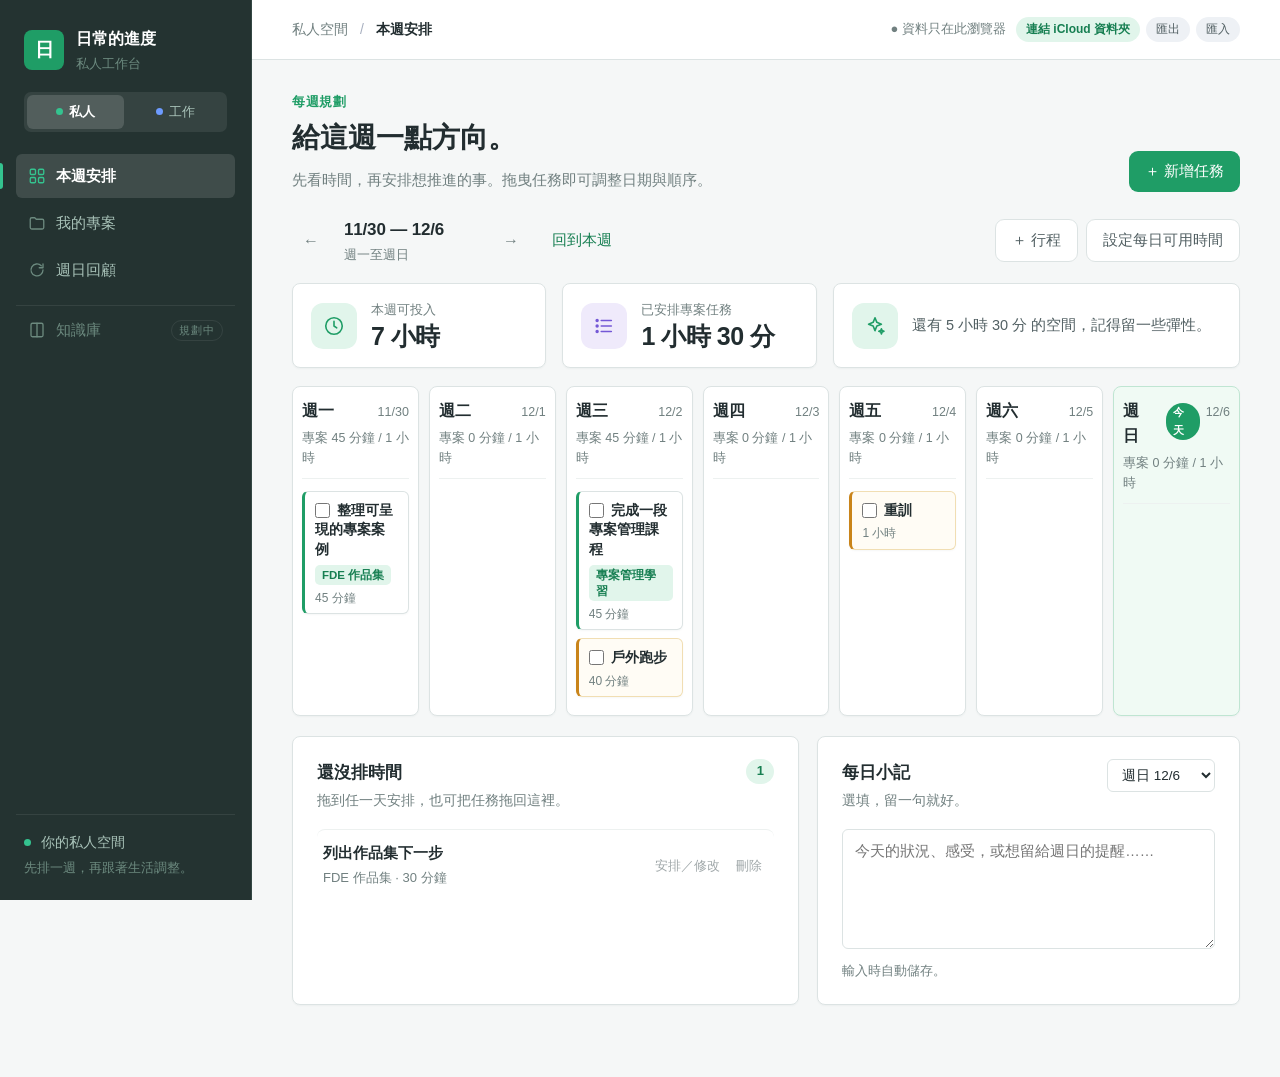
==== commit 5be25870: "工作版加入好夥伴收件匣、依據、對外連結與使用說明；補上共用視覺樣式 visual.css" ====
--- a/personal/index.html
+++ b/personal/index.html
@@ -1,5 +1,5 @@
 <!doctype html>
-<html lang="zh-Hant"><head><meta charset="utf-8"><meta name="viewport" content="width=device-width, initial-scale=1"><title>日常的進度｜私人工作台</title><link rel="preconnect" href="https://fonts.googleapis.com"><link rel="preconnect" href="https://fonts.gstatic.com" crossorigin><link rel="stylesheet" href="style.css"></head>
+<html lang="zh-Hant"><head><meta charset="utf-8"><meta name="viewport" content="width=device-width, initial-scale=1"><title>日常的進度｜私人工作台</title><link rel="preconnect" href="https://fonts.googleapis.com"><link rel="preconnect" href="https://fonts.gstatic.com" crossorigin><link rel="stylesheet" href="style.css"><link rel="stylesheet" href="../shared/visual.css"></head>
 <body><div class="app"><aside class="sidebar"><div class="brand"><span class="brand-mark">日</span><div><strong>日常的進度</strong><small>私人工作台</small></div></div><div class="workspace" role="group" aria-label="切換工作區"><a href="../personal/index.html" class="ws active" aria-current="page"><span class="ws-dot ws-dot-personal"></span>私人</a><a href="../work/index.html" class="ws"><span class="ws-dot ws-dot-work"></span>工作</a></div><nav aria-label="主要導覽"><button data-view="week" class="nav active"><svg viewBox="0 0 24 24"><rect x="3" y="3" width="7" height="7" rx="1.5"/><rect x="14" y="3" width="7" height="7" rx="1.5"/><rect x="3" y="14" width="7" height="7" rx="1.5"/><rect x="14" y="14" width="7" height="7" rx="1.5"/></svg> 本週安排</button><button data-view="projects" class="nav"><svg viewBox="0 0 24 24"><path d="M3 7a2 2 0 0 1 2-2h4l2 2h8a2 2 0 0 1 2 2v9a2 2 0 0 1-2 2H5a2 2 0 0 1-2-2z"/></svg> 我的專案</button><button data-view="review" class="nav"><svg viewBox="0 0 24 24"><path d="M20 12a8 8 0 1 1-2.3-5.7"/><path d="M20 4v5h-5"/></svg> 週日回顧</button><button type="button" class="nav soon" disabled title="規劃中：來源可能是第二大腦，放私人或工作、要不要分開都還沒決定"><svg viewBox="0 0 24 24"><path d="M4 5a2 2 0 0 1 2-2h6v18H6a2 2 0 0 1-2-2z"/><path d="M12 3h6a2 2 0 0 1 2 2v14a2 2 0 0 1-2 2h-6"/></svg> 知識庫<small>規劃中</small></button></nav><div class="sidebar-note"><span class="dot"></span> 你的私人空間<br><small>先排一週，再跟著生活調整。</small></div></aside>
 <main><header><span>私人空間 <b>/</b> <span id="breadcrumb">本週安排</span></span><span id="store-status" class="local">● 資料只在此瀏覽器</span></header><div class="content">
 <section id="week-view" class="view"><div class="title-row"><div><p class="eyebrow">每週規劃</p><h1>給這週一點方向。</h1><p class="subtitle">先看時間，再安排想推進的事。拖曳任務即可調整日期與順序。</p></div><button class="primary" id="add-task">＋ 新增任務</button></div>
--- a/shared/visual.css
+++ b/shared/visual.css
@@ -0,0 +1,19 @@
+/* Shared visual language for both workspaces. */
+:root{--bg:#f5f7f7;--card:#fff;--line:#dce3e3;--line-soft:#edf1f0;--ink:#222d30;--ink-2:#526063;--ink-3:#718080;--radius-s:6px;--radius-m:8px;--radius-l:8px;--shadow-s:0 1px 2px rgba(20,40,40,.04);--shadow-m:0 8px 24px rgba(20,40,40,.08)}
+.sidebar{background:#243331;border-right:1px solid #344744}
+.brand-mark{border-radius:8px;background:var(--accent);box-shadow:none}
+.brand strong{letter-spacing:0}
+.workspace{border-radius:7px;background:rgba(255,255,255,.08)}
+.workspace a,.nav{border-radius:6px}
+.nav.active{background:rgba(255,255,255,.12)}
+header{background:rgba(255,255,255,.94)}
+.content{max-width:1500px}
+.eyebrow{letter-spacing:.04em}
+h1,h2,h3{letter-spacing:0}
+.panel,.kpi,.project,.cal,.day,dialog{border-radius:8px;box-shadow:var(--shadow-s)}
+.panel,.kpi,.project,.day{border-color:var(--line)}
+.primary{box-shadow:none}
+button,input,select,textarea{letter-spacing:0}
+button{transition:background-color .16s,color .16s,border-color .16s,box-shadow .16s}
+button:focus-visible,a:focus-visible,input:focus-visible,select:focus-visible,textarea:focus-visible{outline:3px solid var(--accent);outline-offset:2px}
+@media(max-width:650px){header{min-height:48px;height:auto;gap:8px;flex-wrap:wrap;padding-top:8px;padding-bottom:8px}.sidebar nav{overflow-x:auto}.content{min-width:0}.title-row h1{overflow-wrap:anywhere}}
